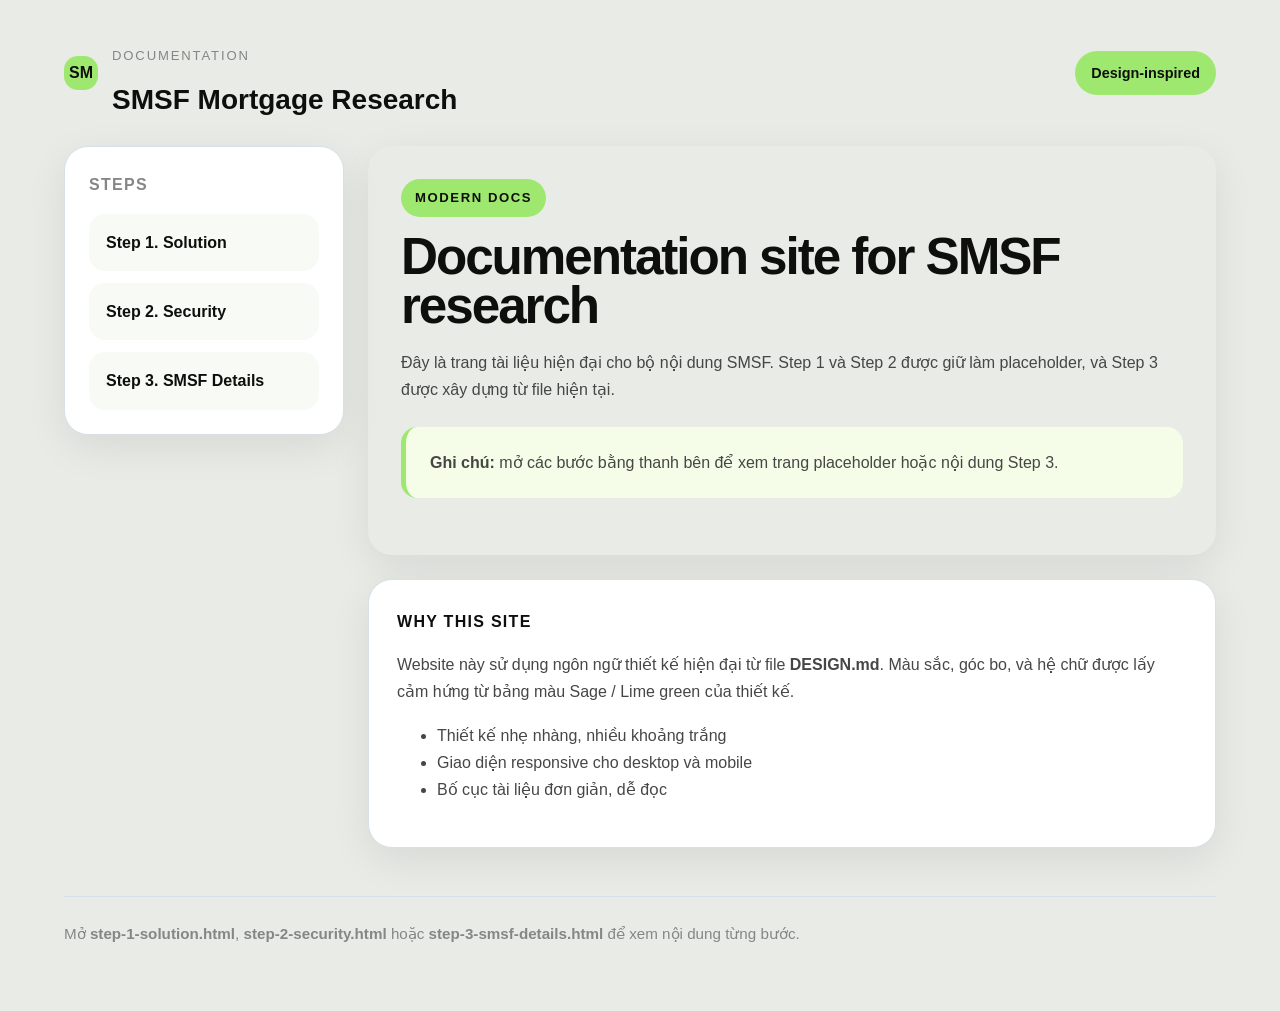
==== src/index.html @ bb52c2a3 "init src" ====
<!DOCTYPE html>
<html lang="vi">
  <head>
    <meta charset="UTF-8" />
    <meta name="viewport" content="width=device-width, initial-scale=1.0" />
    <title>SMSF Documentation</title>
    <link rel="stylesheet" href="styles.css" />
  </head>
  <body>
    <div class="page-shell">
      <header class="site-header">
        <div class="brand">
          <mark>SM</mark>
          <div class="brand-title">
            <p class="eyebrow">Documentation</p>
            <h1>SMSF Mortgage Research</h1>
          </div>
        </div>
        <div class="badge">Design-inspired</div>
      </header>

      <div class="page-layout">
        <aside class="sidebar">
          <div class="sidebar-card">
            <h2>Steps</h2>
            <nav>
              <ul class="sidebar-list">
                <li><a href="step-1-solution.html">Step 1. Solution</a></li>
                <li><a href="step-2-security.html">Step 2. Security</a></li>
                <li><a href="step-3-smsf-details.html">Step 3. SMSF Details</a></li>
              </ul>
            </nav>
          </div>
        </aside>

        <section class="content">
          <article class="hero-card">
            <span class="eyebrow">Modern docs</span>
            <h1>Documentation site for SMSF research</h1>
            <p>
              Đây là trang tài liệu hiện đại cho bộ nội dung SMSF. Step 1 và Step 2 được giữ làm placeholder, và Step 3 được xây dựng từ file hiện tại.
            </p>
            <div class="callout">
              <strong>Ghi chú:</strong> mở các bước bằng thanh bên để xem trang placeholder hoặc nội dung Step 3.
            </div>
          </article>

          <section class="section-card">
            <h2>Why this site</h2>
            <p>
              Website này sử dụng ngôn ngữ thiết kế hiện đại từ file <strong>DESIGN.md</strong>. Màu sắc, góc bo, và hệ chữ được lấy cảm hứng từ bảng màu Sage / Lime green của thiết kế.
            </p>
            <ul>
              <li>Thiết kế nhẹ nhàng, nhiều khoảng trắng</li>
              <li>Giao diện responsive cho desktop và mobile</li>
              <li>Bố cục tài liệu đơn giản, dễ đọc</li>
            </ul>
          </section>
        </section>
      </div>

      <footer class="site-footer">
        Mở <strong>step-1-solution.html</strong>, <strong>step-2-security.html</strong> hoặc <strong>step-3-smsf-details.html</strong> để xem nội dung từng bước.
      </footer>
    </div>
  </body>
</html>
---- src/styles.css ----
:root {
  color-scheme: light;
  --color-primary: #9fe870;
  --color-primary-active: #cdffad;
  --color-canvas: #ffffff;
  --color-canvas-soft: #e8ebe6;
  --color-ink: #0e0f0c;
  --color-body: #454745;
  --color-mute: #868685;
  --color-positive: #2ead4b;
  --color-warning: #ffd11a;
  --color-border: #d7dfe8;
  --radius-xl: 24px;
  --radius-md: 16px;
  --radius-sm: 12px;
  --shadow-sm: 0 12px 40px rgba(14, 15, 12, 0.08);
  --max-width: 1200px;
}

* {
  box-sizing: border-box;
}

html {
  scroll-behavior: smooth;
}

body {
  margin: 0;
  min-height: 100vh;
  font-family: Inter, "Segoe UI", sans-serif;
  background: var(--color-canvas-soft);
  color: var(--color-body);
  line-height: 1.7;
}

img {
  max-width: 100%;
  display: block;
}

a {
  color: var(--color-ink);
  text-decoration: none;
}

a:hover {
  text-decoration: underline;
}

.page-shell {
  max-width: var(--max-width);
  margin: 0 auto;
  padding: 32px 24px 64px;
}

.site-header {
  display: flex;
  align-items: center;
  justify-content: space-between;
  gap: 20px;
  margin-bottom: 32px;
}

.brand {
  display: inline-flex;
  align-items: center;
  gap: 14px;
}

.brand mark {
  display: inline-flex;
  align-items: center;
  justify-content: center;
  width: 34px;
  height: 34px;
  border-radius: 14px;
  background: var(--color-primary);
  color: var(--color-ink);
  font-weight: 900;
}

.brand-title {
  display: flex;
  flex-direction: column;
  gap: 4px;
}

.brand-title .eyebrow {
  font-size: 0.82rem;
  color: var(--color-mute);
  text-transform: uppercase;
  letter-spacing: 0.14em;
}

.brand-title h1 {
  margin: 0;
  font-size: clamp(1.75rem, 2vw, 2.25rem);
  color: var(--color-ink);
  line-height: 1.05;
}

.site-footer {
  margin-top: 48px;
  padding-top: 24px;
  border-top: 1px solid var(--color-border);
  color: var(--color-mute);
  font-size: 0.95rem;
}

.page-layout {
  display: grid;
  grid-template-columns: 280px 1fr;
  gap: 24px;
}

.sidebar {
  position: sticky;
  top: 24px;
  align-self: start;
}

.sidebar-card,
.content-card,
.hero-card,
.section-card {
  background: var(--color-canvas);
  border-radius: var(--radius-xl);
  border: 1px solid var(--color-border);
  box-shadow: var(--shadow-sm);
}

.sidebar-card {
  padding: 24px;
}

.sidebar-card h2,
.section-card h2 {
  margin: 0 0 16px;
  font-size: 1rem;
  letter-spacing: 0.08em;
  text-transform: uppercase;
  color: var(--color-mute);
}

.sidebar-list {
  list-style: none;
  margin: 0;
  padding: 0;
  display: grid;
  gap: 12px;
}

.sidebar-list a {
  display: block;
  padding: 14px 16px;
  border-radius: var(--radius-md);
  background: #f8fbf5;
  border: 1px solid transparent;
  color: var(--color-ink);
  font-weight: 600;
}

.sidebar-list a:hover,
.sidebar-list a:focus-visible {
  background: var(--color-primary-active);
  border-color: var(--color-primary);
}

.content {
  display: grid;
  gap: 24px;
}

.hero-card {
  padding: 32px;
  background: var(--color-canvas-soft);
  border: 1px solid transparent;
}

.hero-card h1 {
  margin: 0 0 18px;
  font-size: clamp(2.5rem, 4vw, 3.75rem);
  line-height: 0.95;
  letter-spacing: -0.04em;
  color: var(--color-ink);
}

.hero-card p,
.content-card p,
.content-card li,
.section-card p,
.section-card li {
  color: var(--color-body);
}

.hero-card .eyebrow,
.section-eyebrow {
  display: inline-flex;
  margin-bottom: 16px;
  padding: 8px 14px;
  border-radius: 999px;
  background: var(--color-primary);
  color: var(--color-ink);
  font-size: 0.82rem;
  font-weight: 700;
  text-transform: uppercase;
  letter-spacing: 0.12em;
}

.content-card,
.section-card {
  padding: 28px;
}

.content-card h2,
.section-card h2,
article h2,
article h3 {
  color: var(--color-ink);
}

article h2 {
  margin-top: 0;
  font-size: 1.7rem;
}

article h3 {
  font-size: 1.16rem;
  margin-top: 32px;
}

article p,
article li {
  font-size: 1rem;
  margin: 0 0 16px;
}

article ul {
  padding-left: 20px;
  margin: 0 0 20px;
}

article li {
  margin-bottom: 12px;
}

.badge {
  display: inline-flex;
  align-items: center;
  justify-content: center;
  padding: 10px 16px;
  border-radius: 999px;
  font-size: 0.9rem;
  font-weight: 700;
  background: var(--color-primary);
  color: var(--color-ink);
}

.callout {
  margin: 24px 0;
  padding: 22px 24px;
  border-left: 5px solid var(--color-primary);
  background: #f5fde8;
  border-radius: var(--radius-md);
  color: var(--color-body);
}

.section-card h2 {
  margin-top: 0;
}

.code-block {
  font-family: ui-monospace, SFMono-Regular, Menlo, Monaco, Consolas, "Liberation Mono", monospace;
  background: #f5f7f6;
  border: 1px solid #dbe1db;
  border-radius: var(--radius-sm);
  padding: 18px;
  overflow-x: auto;
}

@media (max-width: 1024px) {
  .page-layout {
    grid-template-columns: 1fr;
  }

  .sidebar {
    position: static;
    top: auto;
  }
}

@media (max-width: 680px) {
  .page-shell {
    padding: 20px 16px 40px;
  }

  .hero-card,
  .sidebar-card,
  .content-card,
  .section-card {
    padding: 24px;
  }

  .site-header {
    flex-direction: column;
    align-items: flex-start;
  }

  .brand-title h1 {
    font-size: 2rem;
  }
}
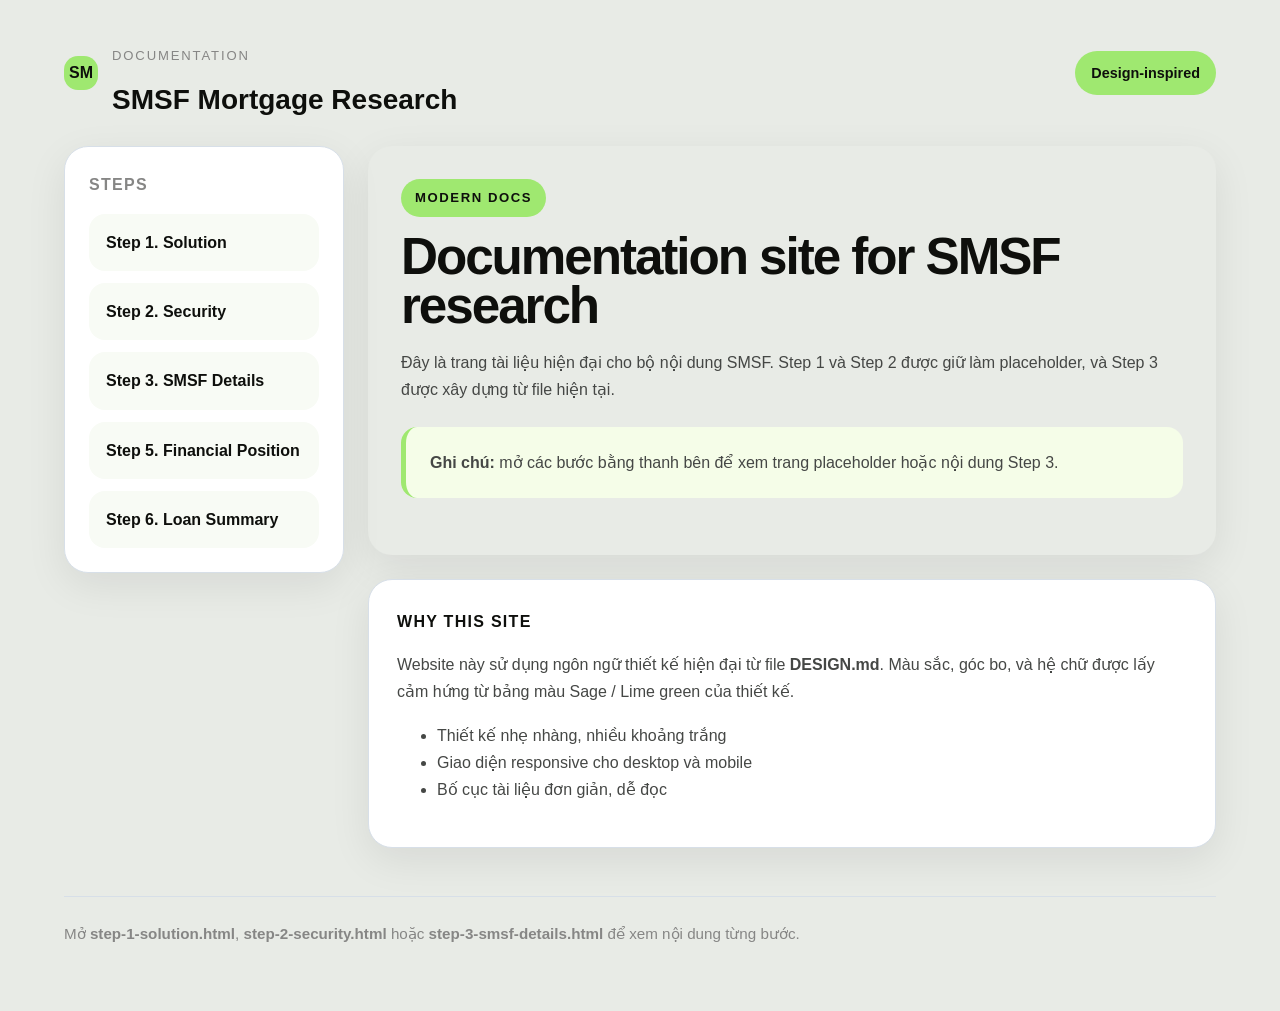
==== commit c20f5a05: "Add steps 5 and 6 for Financial Position and Loan Summary; update navigation and styles - Introduced" ====
--- a/src/index.html
+++ b/src/index.html
@@ -28,6 +28,8 @@
                 <li><a href="step-1-solution.html">Step 1. Solution</a></li>
                 <li><a href="step-2-security.html">Step 2. Security</a></li>
                 <li><a href="step-3-smsf-details.html">Step 3. SMSF Details</a></li>
+                <li><a href="step-5-financial-position.html">Step 5. Financial Position</a></li>
+                <li><a href="step-6-loan-summary.html">Step 6. Loan Summary</a></li>
               </ul>
             </nav>
           </div>
--- a/src/styles.css
+++ b/src/styles.css
@@ -162,7 +162,8 @@
 }
 
 .sidebar-list a:hover,
-.sidebar-list a:focus-visible {
+.sidebar-list a:focus-visible,
+.sidebar-list a.active {
   background: var(--color-primary-active);
   border-color: var(--color-primary);
 }
@@ -170,6 +171,39 @@
 .content {
   display: grid;
   gap: 24px;
+}
+
+table {
+  width: 100%;
+  border-collapse: separate;
+  border-spacing: 0;
+  margin: 24px 0;
+  border-radius: var(--radius-md);
+  overflow: hidden;
+  border: 1px solid #e5e8e2;
+}
+
+th,
+td {
+  text-align: left;
+  padding: 14px 16px;
+  border-bottom: 1px solid #e5e8e2;
+}
+
+th {
+  background: #f8fbf5;
+  color: var(--color-ink);
+  font-size: 0.85rem;
+  text-transform: uppercase;
+  letter-spacing: 0.08em;
+}
+
+tbody tr:last-child td {
+  border-bottom: 0;
+}
+
+.table-wrap {
+  overflow-x: auto;
 }
 
 .hero-card {
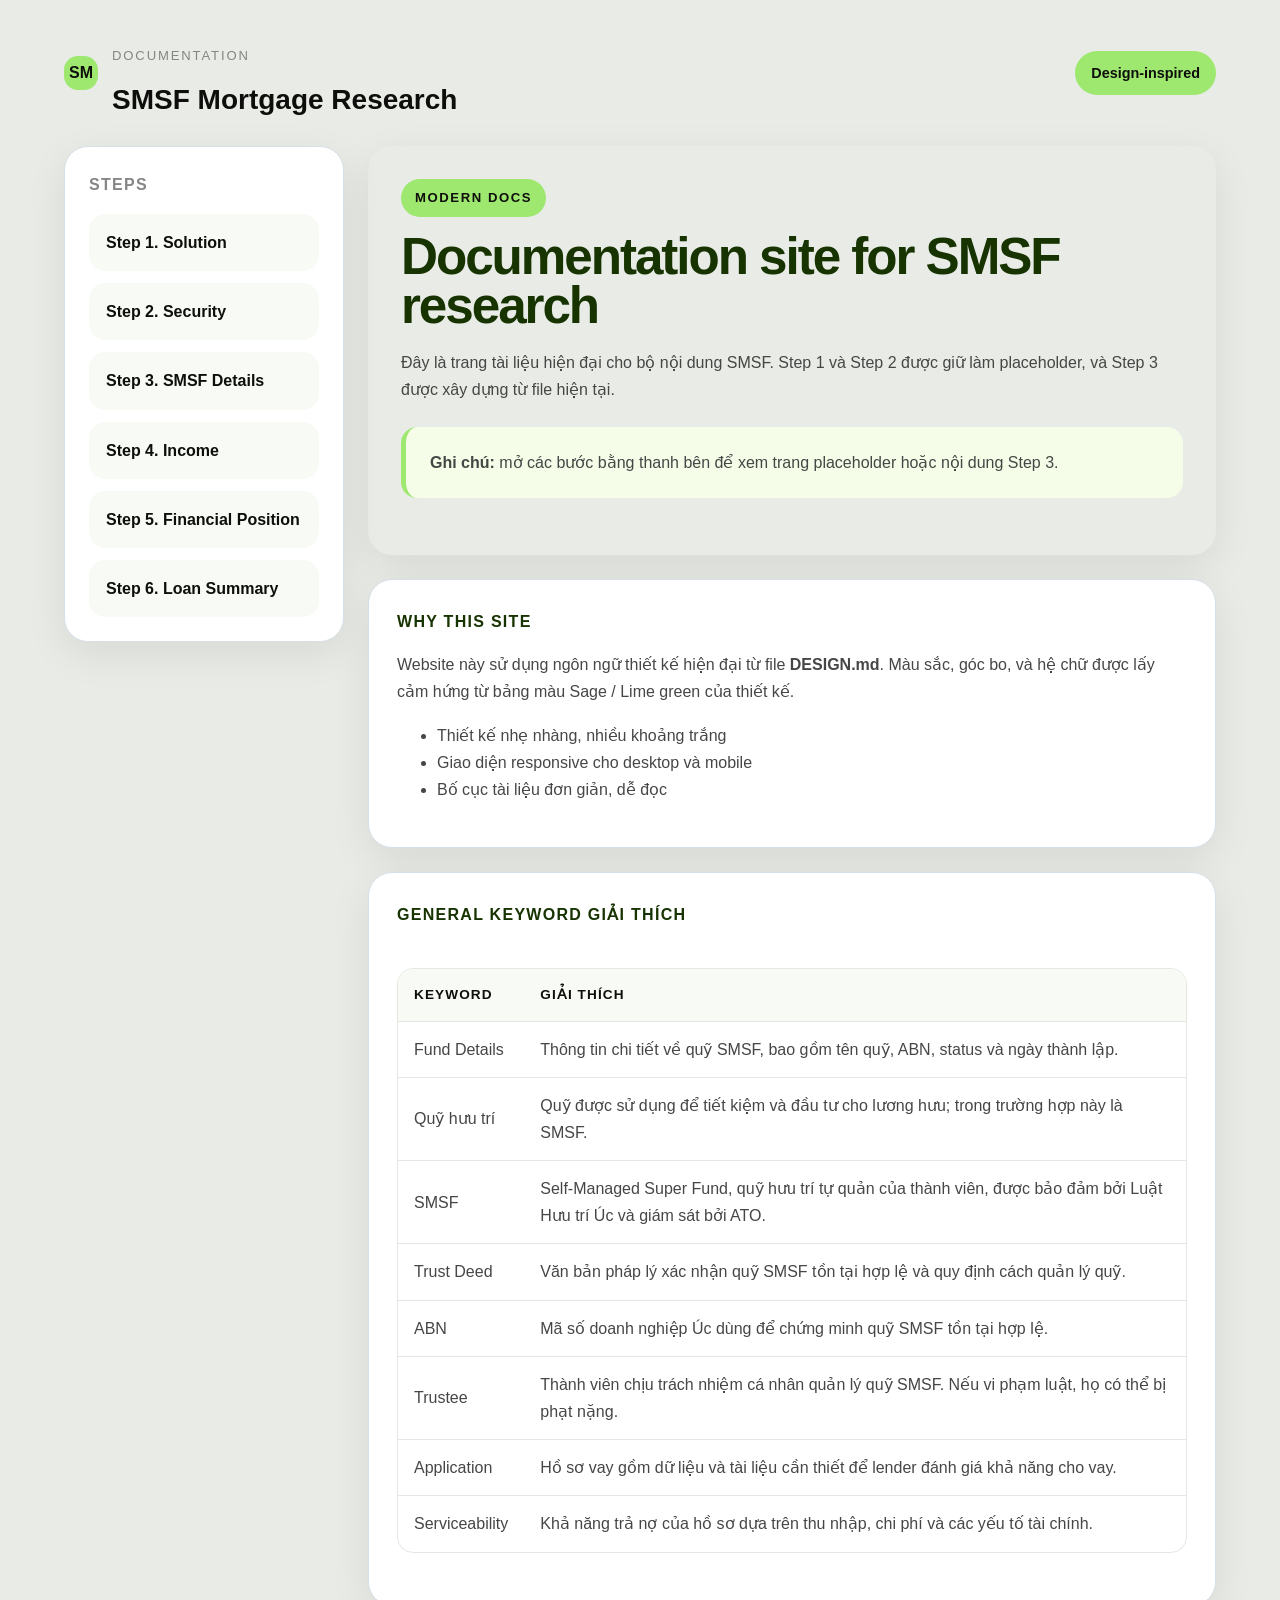
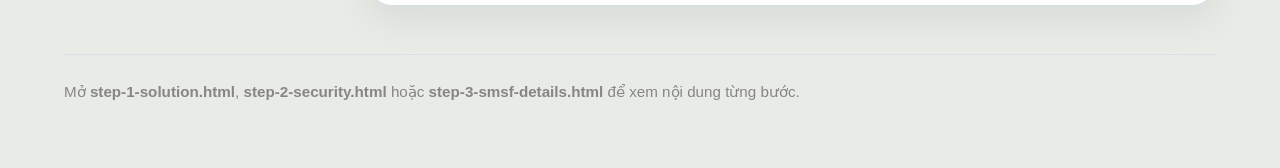
==== commit 87ae8c79: "refactor" ====
--- a/src/index.html
+++ b/src/index.html
@@ -28,6 +28,7 @@
                 <li><a href="step-1-solution.html">Step 1. Solution</a></li>
                 <li><a href="step-2-security.html">Step 2. Security</a></li>
                 <li><a href="step-3-smsf-details.html">Step 3. SMSF Details</a></li>
+                <li><a href="step-4-income.html">Step 4. Income</a></li>
                 <li><a href="step-5-financial-position.html">Step 5. Financial Position</a></li>
                 <li><a href="step-6-loan-summary.html">Step 6. Loan Summary</a></li>
               </ul>
@@ -58,6 +59,54 @@
               <li>Bố cục tài liệu đơn giản, dễ đọc</li>
             </ul>
           </section>
+
+          <section class="section-card">
+            <h2>General keyword giải thích</h2>
+            <div class="table-wrap">
+              <table>
+                <thead>
+                  <tr>
+                    <th>Keyword</th>
+                    <th>Giải thích</th>
+                  </tr>
+                </thead>
+                <tbody>
+                  <tr>
+                    <td>Fund Details</td>
+                    <td>Thông tin chi tiết về quỹ SMSF, bao gồm tên quỹ, ABN, status và ngày thành lập.</td>
+                  </tr>
+                  <tr>
+                    <td>Quỹ hưu trí</td>
+                    <td>Quỹ được sử dụng để tiết kiệm và đầu tư cho lương hưu; trong trường hợp này là SMSF.</td>
+                  </tr>
+                  <tr>
+                    <td>SMSF</td>
+                    <td>Self-Managed Super Fund, quỹ hưu trí tự quản của thành viên, được bảo đảm bởi Luật Hưu trí Úc và giám sát bởi ATO.</td>
+                  </tr>
+                  <tr>
+                    <td>Trust Deed</td>
+                    <td>Văn bản pháp lý xác nhận quỹ SMSF tồn tại hợp lệ và quy định cách quản lý quỹ.</td>
+                  </tr>
+                  <tr>
+                    <td>ABN</td>
+                    <td>Mã số doanh nghiệp Úc dùng để chứng minh quỹ SMSF tồn tại hợp lệ.</td>
+                  </tr>
+                  <tr>
+                    <td>Trustee</td>
+                    <td>Thành viên chịu trách nhiệm cá nhân quản lý quỹ SMSF. Nếu vi phạm luật, họ có thể bị phạt nặng.</td>
+                  </tr>
+                  <tr>
+                    <td>Application</td>
+                    <td>Hồ sơ vay gồm dữ liệu và tài liệu cần thiết để lender đánh giá khả năng cho vay.</td>
+                  </tr>
+                  <tr>
+                    <td>Serviceability</td>
+                    <td>Khả năng trả nợ của hồ sơ dựa trên thu nhập, chi phí và các yếu tố tài chính.</td>
+                  </tr>
+                </tbody>
+              </table>
+            </div>
+          </section>
         </section>
       </div>
 
--- a/src/styles.css
+++ b/src/styles.css
@@ -5,6 +5,7 @@
   --color-canvas: #ffffff;
   --color-canvas-soft: #e8ebe6;
   --color-ink: #0e0f0c;
+  --color-ink-deep: #163300;
   --color-body: #454745;
   --color-mute: #868685;
   --color-positive: #2ead4b;
@@ -217,7 +218,7 @@
   font-size: clamp(2.5rem, 4vw, 3.75rem);
   line-height: 0.95;
   letter-spacing: -0.04em;
-  color: var(--color-ink);
+  color: var(--color-ink-deep);
 }
 
 .hero-card p,
@@ -250,24 +251,42 @@
 .content-card h2,
 .section-card h2,
 article h2,
-article h3 {
-  color: var(--color-ink);
+article h3,
+article h4 {
+  color: var(--color-ink-deep);
 }
 
 article h2 {
   margin-top: 0;
-  font-size: 1.7rem;
+  font-size: 2rem;
+  line-height: 1.1;
+  border-bottom: 1px solid #dfe6de;
+  padding-bottom: 10px;
+  margin-bottom: 28px;
 }
 
 article h3 {
-  font-size: 1.16rem;
-  margin-top: 32px;
+  font-size: 1.28rem;
+  line-height: 1.2;
+  margin-top: 36px;
+  margin-bottom: 16px;
+}
+
+article h4 {
+  font-size: 1.05rem;
+  line-height: 1.35;
+  margin-top: 28px;
+  margin-bottom: 12px;
+  font-weight: 700;
+  letter-spacing: -0.01em;
+  border-left: 4px solid var(--color-primary);
+  padding-left: 14px;
 }
 
 article p,
 article li {
   font-size: 1rem;
-  margin: 0 0 16px;
+  margin: 0 0 18px;
 }
 
 article ul {
